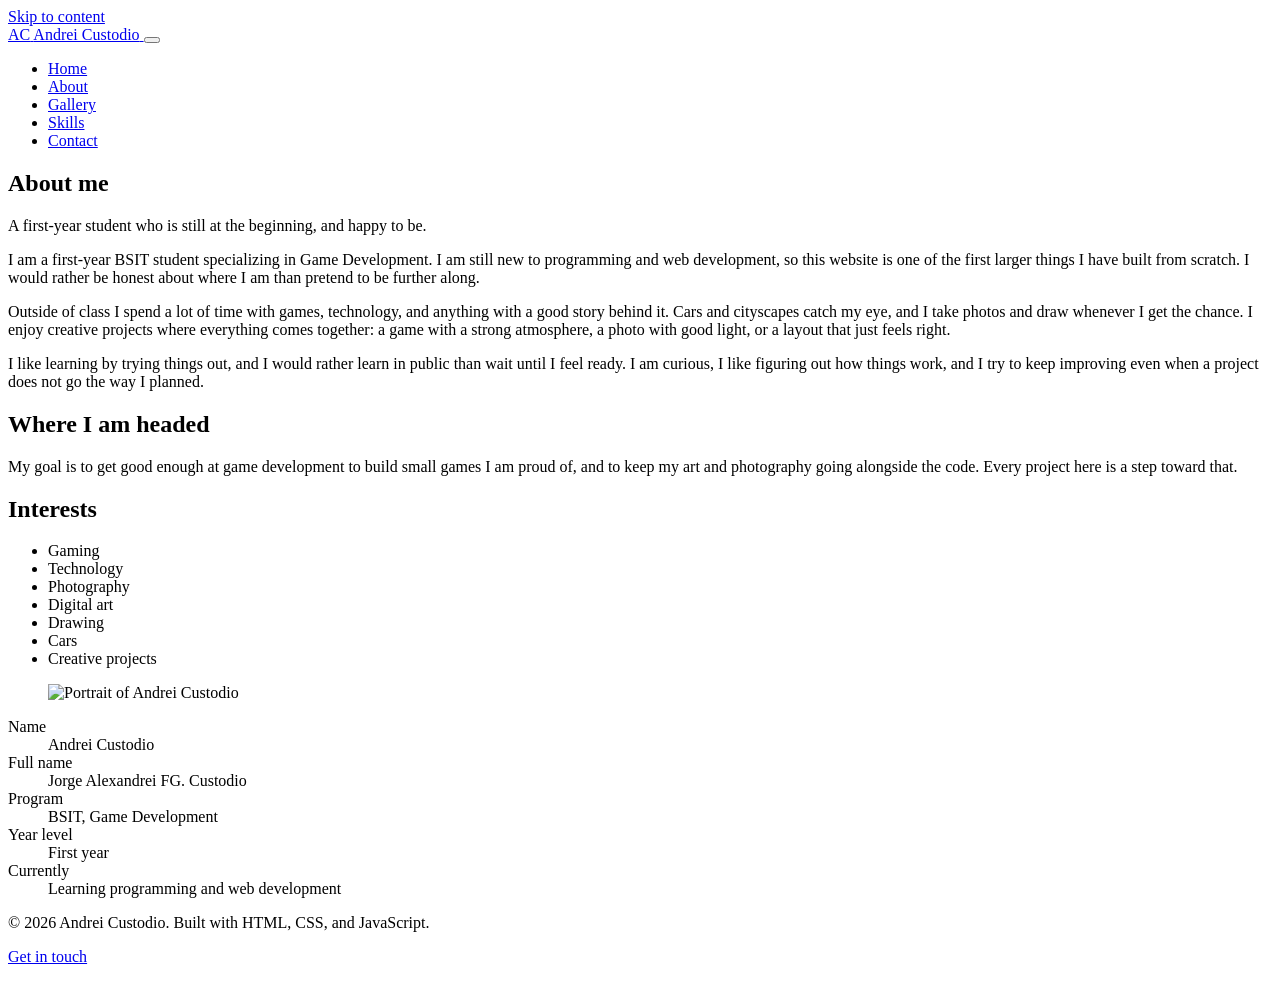
==== about.html @ eb151a93 "Add files via upload" ====
<!DOCTYPE html>
<!-- ===== ABOUT PAGE =====
     Every paragraph marked EDIT ME is a draft. Rewrite it in your own words.
     Only change the text. Keep the HTML tags around it. -->
<html lang="en">
<head>
  <meta charset="UTF-8">
  <meta name="viewport" content="width=device-width, initial-scale=1.0">
  <title>About | Andrei Custodio</title>
  <meta name="description" content="About Andrei Custodio, a first-year BSIT Game Development student.">
  <link rel="preconnect" href="https://fonts.googleapis.com">
  <link rel="preconnect" href="https://fonts.gstatic.com" crossorigin>
  <link href="https://fonts.googleapis.com/css2?family=Chakra+Petch:wght@400;500;600;700&family=Rajdhani:wght@400;500;600;700&display=swap" rel="stylesheet">
  <link rel="stylesheet" href="css/style.css">
</head>
<body>

  <a class="skip-link" href="#main">Skip to content</a>

  <!-- HEADER (same on every page) -->
  <header class="site-header">
    <div class="container header-inner">
      <a href="index.html" class="brand" aria-label="Andrei Custodio, home">
        <span class="brand-mark" aria-hidden="true">AC</span>
        <span class="brand-name">Andrei Custodio</span>
      </a>
      <button class="nav-toggle" type="button" aria-expanded="false" aria-controls="site-nav" aria-label="Toggle menu">
        <span></span><span></span><span></span>
      </button>
      <nav class="site-nav" id="site-nav" aria-label="Main navigation">
        <ul class="nav-list">
          <li><a class="nav-link" href="index.html">Home</a></li>
          <li><a class="nav-link" href="about.html">About</a></li>
          <li><a class="nav-link" href="gallery.html">Gallery</a></li>
          <li><a class="nav-link" href="skills.html">Skills</a></li>
          <li><a class="nav-link" href="contact.html">Contact</a></li>
        </ul>
      </nav>
    </div>
  </header>

  <main id="main">

    <!-- Page title -->
    <section class="page-header">
      <div class="container">
        <h1>About me</h1>
        <p>A first-year student who is still at the beginning, and happy to be.</p>
      </div>
    </section>

    <section class="section section-tight">
      <div class="container about-grid">

        <!-- LEFT: the story -->
        <div>
          <!-- EDIT ME: introduction -->
          <p>
            I am a first-year BSIT student specializing in Game Development. I am still
            new to programming and web development, so this website is one of the first
            larger things I have built from scratch. I would rather be honest about where
            I am than pretend to be further along.
          </p>

          <!-- EDIT ME: interests -->
          <p>
            Outside of class I spend a lot of time with games, technology, and anything
            with a good story behind it. Cars and cityscapes catch my eye, and I take
            photos and draw whenever I get the chance. I enjoy creative projects where
            everything comes together: a game with a strong atmosphere, a photo with good
            light, or a layout that just feels right.
          </p>

          <!-- EDIT ME: personality (this is a draft, so write it in your own words) -->
          <p>
            I like learning by trying things out, and I would rather learn in public than
            wait until I feel ready. I am curious, I like figuring out how things work, and
            I try to keep improving even when a project does not go the way I planned.
          </p>

          <!-- EDIT ME: goals -->
          <h2 class="about-heading">Where I am headed</h2>
          <p>
            My goal is to get good enough at game development to build small games I am
            proud of, and to keep my art and photography going alongside the code. Every
            project here is a step toward that.
          </p>

          <!-- Interests as tags. Add or remove items as they change. -->
          <h2 class="about-heading">Interests</h2>
          <ul class="tags">
            <li class="tag">Gaming</li>
            <li class="tag">Technology</li>
            <li class="tag">Photography</li>
            <li class="tag">Digital art</li>
            <li class="tag">Drawing</li>
            <li class="tag">Cars</li>
            <li class="tag">Creative projects</li>
          </ul>
        </div>

        <!-- RIGHT: quick facts. Edit the values to match your details. -->
        <aside class="frame" aria-label="Quick facts">
          <!-- PORTRAIT: put your photo in assets/images and change the src below to its file name.
               Until then, a placeholder shows. Keep the same class so the cyberpunk effect applies. -->
          <figure class="portrait">
            <img src="assets/images/andrei.jpg" alt="Portrait of Andrei Custodio"
                 onerror="this.onerror=null;this.src='assets/images/placeholder.svg'">
          </figure>

          <dl class="facts">
            <div>
              <dt>Name</dt>
              <dd>Andrei Custodio</dd>
            </div>
            <div>
              <dt>Full name</dt>
              <dd>Jorge Alexandrei FG. Custodio</dd>
            </div>
            <div>
              <dt>Program</dt>
              <dd>BSIT, Game Development</dd>
            </div>
            <div>
              <dt>Year level</dt>
              <dd>First year</dd>
            </div>
            <div>
              <dt>Currently</dt>
              <dd>Learning programming and web development</dd>
            </div>
          </dl>
        </aside>

      </div>
    </section>

  </main>

  <!-- FOOTER (same on every page) -->
  <footer class="site-footer">
    <div class="container footer-inner">
      <p>&copy; <span id="year">2026</span> Andrei Custodio. Built with HTML, CSS, and JavaScript.</p>
      <p><a href="contact.html">Get in touch</a></p>
    </div>
  </footer>

  <div class="toast" id="toast" role="status" aria-live="polite"></div>
  <script src="js/main.js"></script>
</body>
</html>
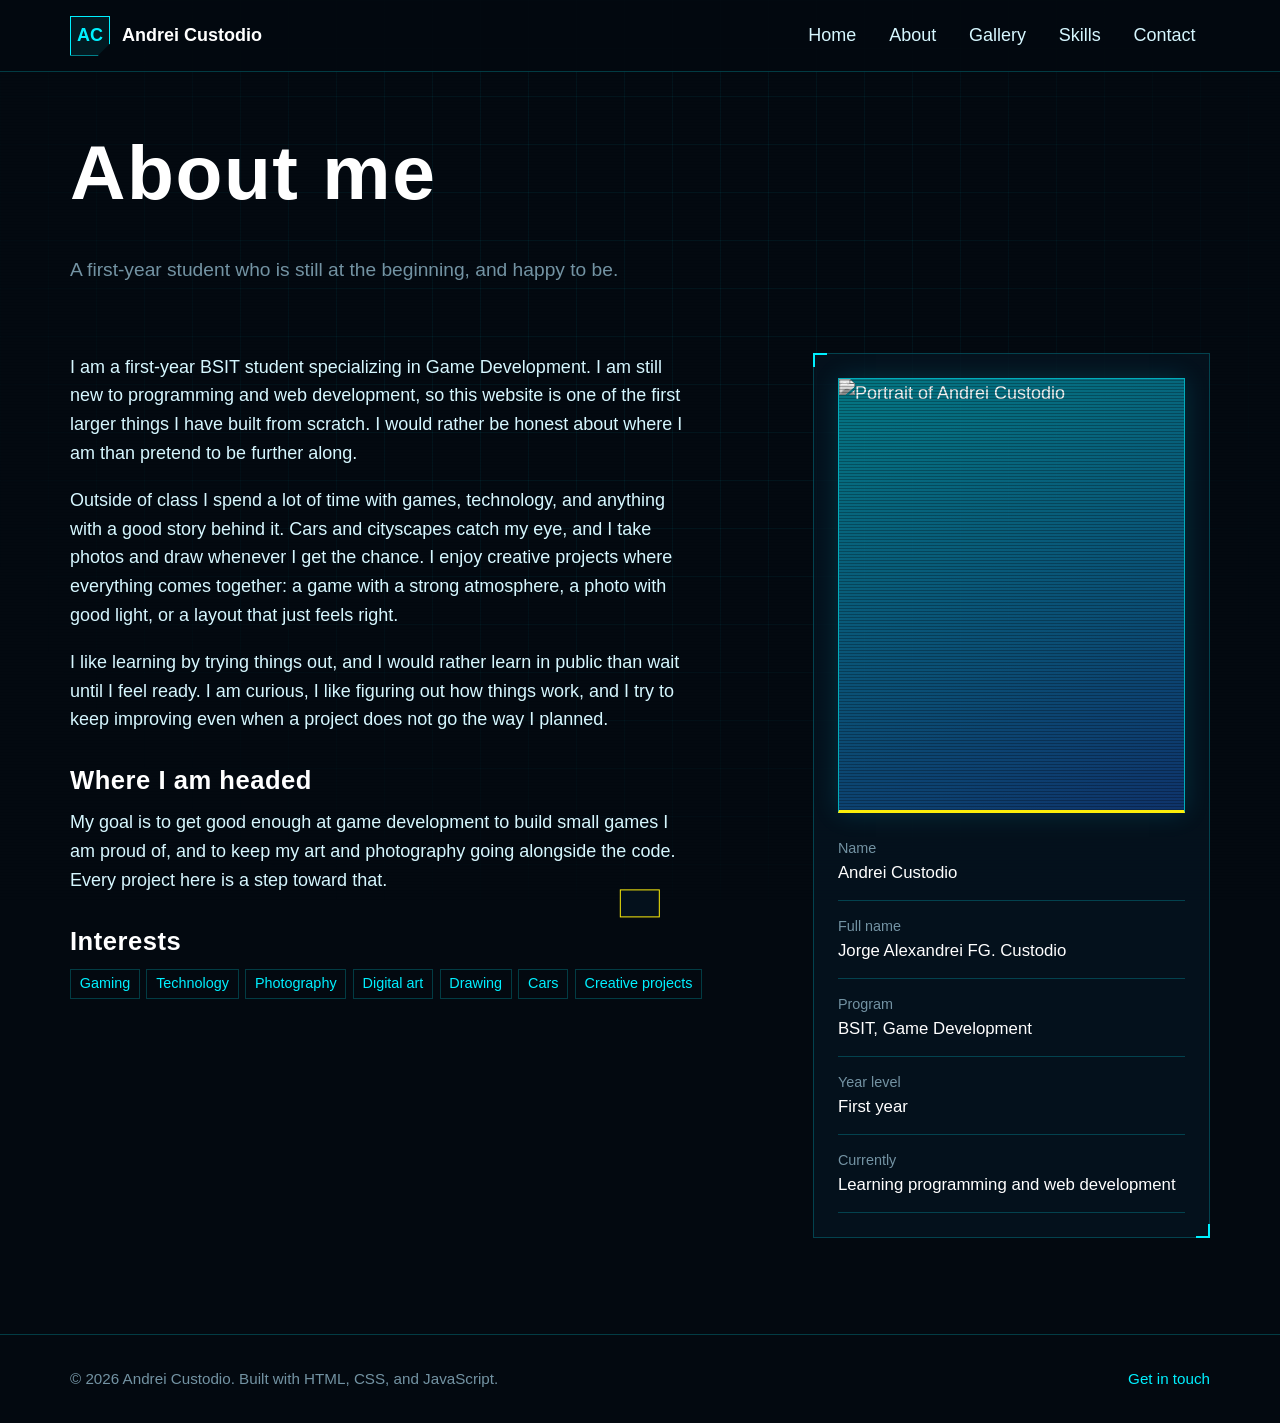
==== commit a2d6965f: "Update about.html" ====
--- a/about.html
+++ b/about.html
@@ -11,7 +11,7 @@
   <link rel="preconnect" href="https://fonts.googleapis.com">
   <link rel="preconnect" href="https://fonts.gstatic.com" crossorigin>
   <link href="https://fonts.googleapis.com/css2?family=Chakra+Petch:wght@400;500;600;700&family=Rajdhani:wght@400;500;600;700&display=swap" rel="stylesheet">
-  <link rel="stylesheet" href="css/style.css">
+  <link rel="stylesheet" href="style.css">
 </head>
 <body>
 
--- a/style.css
+++ b/style.css
@@ -0,0 +1,1219 @@
+/* =========================================================
+   style.css - the one stylesheet for the whole site.
+
+   Table of contents
+   1. Design tokens (colours and fonts - change them here)
+   2. Base styles
+   3. Background effects
+   4. Header and navigation
+   5. Buttons
+   6. Framed panels (the bracket-corner look)
+   7. Page layout helpers
+   8. Home hero
+   9. Gallery and lightbox
+   10. Skills
+   11. Contact page
+   12. Footer and toast
+   13. Animations
+   14. Responsive rules
+   ========================================================= */
+
+
+/* ---------------------------------------------------------
+   1. DESIGN TOKENS
+   Change a colour once here and it updates across the site.
+   --------------------------------------------------------- */
+:root {
+  --bg: #030910;            /* page background */
+  --bg-2: #061420;          /* slightly lighter background */
+  --panel: rgba(6, 20, 32, 0.78); /* card and panel background */
+  --cyan: #00f0ff;          /* main neon accent */
+  --blue: #1f6bff;          /* electric blue, used for glitch detail */
+  --yellow: #fcee0a;        /* subtle accent: status, focus, notes */
+  --text: #d6f7ff;         /* body text */
+  --muted: #7393a3;         /* secondary text */
+  --line: rgba(0, 240, 255, 0.22);       /* thin borders */
+  --line-strong: rgba(0, 240, 255, 0.7); /* borders on hover */
+  --danger: #ff3b5c;        /* form error text */
+
+  --font-display: 'Chakra Petch', 'Trebuchet MS', sans-serif;
+  --font-body: 'Rajdhani', 'Segoe UI', sans-serif;
+
+  --max-width: 1140px;
+  --header-h: 72px;
+}
+
+
+/* ---------------------------------------------------------
+   2. BASE STYLES
+   --------------------------------------------------------- */
+*,
+*::before,
+*::after {
+  box-sizing: border-box;
+}
+
+html {
+  scroll-behavior: smooth;
+  scroll-padding-top: calc(var(--header-h) + 16px);
+}
+
+body {
+  margin: 0;
+  min-height: 100vh;
+  background: var(--bg);
+  color: var(--text);
+  font-family: var(--font-body);
+  font-size: 1.125rem;
+  line-height: 1.6;
+  overflow-x: hidden;
+}
+
+img {
+  max-width: 100%;
+  display: block;
+}
+
+a {
+  color: var(--cyan);
+  text-decoration: none;
+  transition: color 0.2s ease, text-shadow 0.2s ease;
+}
+
+a:hover {
+  color: #fff;
+  text-shadow: 0 0 8px var(--cyan);
+}
+
+h1,
+h2,
+h3 {
+  font-family: var(--font-display);
+  color: #fff;
+  line-height: 1.15;
+  margin: 0 0 0.5em;
+  letter-spacing: 0.02em;
+}
+
+h1 {
+  font-size: clamp(2.4rem, 7vw, 4.8rem);
+  font-weight: 700;
+}
+
+h2 {
+  font-size: clamp(1.9rem, 4vw, 2.6rem);
+  font-weight: 600;
+}
+
+h3 {
+  font-size: 1.35rem;
+  font-weight: 500;
+}
+
+p {
+  margin: 0 0 1em;
+  max-width: 62ch; /* keeps lines comfortable to read */
+}
+
+ul {
+  padding-left: 1.2rem;
+}
+
+/* Keyboard users can see where they are */
+:focus-visible {
+  outline: 2px solid var(--yellow);
+  outline-offset: 3px;
+}
+
+[hidden] {
+  display: none !important;
+}
+
+.container {
+  width: min(100% - 2.5rem, var(--max-width));
+  margin-inline: auto;
+}
+
+main {
+  padding-top: var(--header-h);
+}
+
+.section {
+  padding: clamp(3.5rem, 8vw, 6rem) 0;
+}
+
+.section-head {
+  margin-bottom: 2.5rem;
+}
+
+.section-head p {
+  color: var(--muted);
+}
+
+.muted-note {
+  color: var(--muted);
+  font-size: 0.95rem;
+}
+
+.sr-only {
+  position: absolute;
+  width: 1px;
+  height: 1px;
+  padding: 0;
+  margin: -1px;
+  overflow: hidden;
+  clip: rect(0, 0, 0, 0);
+  white-space: nowrap;
+  border: 0;
+}
+
+/* "Skip to content" link - hidden until a keyboard user tabs to it */
+.skip-link {
+  position: absolute;
+  left: 1rem;
+  top: -100px;
+  z-index: 200;
+  padding: 0.5rem 1rem;
+  background: var(--yellow);
+  color: var(--bg);
+}
+
+.skip-link:focus {
+  top: 1rem;
+}
+
+
+/* ---------------------------------------------------------
+   3. BACKGROUND EFFECTS
+   A faint grid and scanlines sit behind every page.
+   --------------------------------------------------------- */
+body::before {
+  content: "";
+  position: fixed;
+  inset: 0;
+  z-index: -2;
+  background-image:
+    linear-gradient(rgba(0, 240, 255, 0.05) 1px, transparent 1px),
+    linear-gradient(90deg, rgba(0, 240, 255, 0.05) 1px, transparent 1px);
+  background-size: 48px 48px;
+  mask-image: radial-gradient(ellipse at 50% 30%, #000 30%, transparent 80%);
+}
+
+body::after {
+  content: "";
+  position: fixed;
+  inset: 0;
+  z-index: -1;
+  pointer-events: none;
+  background: repeating-linear-gradient(
+    0deg,
+    rgba(0, 0, 0, 0.18) 0 1px,
+    transparent 1px 3px
+  );
+  opacity: 0.35;
+}
+
+
+/* ---------------------------------------------------------
+   4. HEADER AND NAVIGATION
+   --------------------------------------------------------- */
+.site-header {
+  position: fixed;   /* stays at the top while scrolling */
+  top: 0;
+  left: 0;
+  right: 0;
+  height: var(--header-h);
+  z-index: 100;
+  background: rgba(3, 9, 16, 0.92);
+  border-bottom: 1px solid var(--line);
+  transition: box-shadow 0.3s ease;
+}
+
+.site-header.scrolled {
+  box-shadow: 0 6px 24px rgba(0, 240, 255, 0.12);
+}
+
+.header-inner {
+  height: 100%;
+  display: flex;
+  align-items: center;
+  justify-content: space-between;
+  gap: 1rem;
+}
+
+.brand {
+  display: flex;
+  align-items: center;
+  gap: 0.75rem;
+  color: #fff;
+  font-family: var(--font-display);
+  font-weight: 600;
+}
+
+.brand:hover {
+  color: #fff;
+}
+
+/* The "AC" badge has a clipped corner, like a data chip */
+.brand-mark {
+  width: 40px;
+  height: 40px;
+  display: grid;
+  place-items: center;
+  color: var(--cyan);
+  background: rgba(0, 240, 255, 0.08);
+  border: 1px solid var(--cyan);
+  clip-path: polygon(0 0, 100% 0, 100% 70%, 70% 100%, 0 100%);
+  font-weight: 700;
+}
+
+.site-nav {
+  display: flex;
+}
+
+.nav-list {
+  display: flex;
+  gap: 0.25rem;
+  list-style: none;
+  margin: 0;
+  padding: 0;
+}
+
+.nav-link {
+  display: block;
+  position: relative;
+  padding: 0.5rem 0.9rem;
+  color: var(--text);
+  font-family: var(--font-display);
+  font-weight: 500;
+}
+
+/* A cyan line slides in under the link on hover and on the current page */
+.nav-link::after {
+  content: "";
+  position: absolute;
+  left: 0.9rem;
+  right: 0.9rem;
+  bottom: 2px;
+  height: 2px;
+  background: var(--cyan);
+  transform: scaleX(0);
+  transform-origin: left;
+  transition: transform 0.3s ease;
+}
+
+.nav-link:hover,
+.nav-link.active {
+  color: #fff;
+  text-shadow: 0 0 8px var(--cyan);
+}
+
+.nav-link.active {
+  color: var(--cyan);
+}
+
+.nav-link:hover::after,
+.nav-link.active::after {
+  transform: scaleX(1);
+}
+
+/* Hamburger button - only shown on small screens */
+.nav-toggle {
+  display: none;
+  flex-direction: column;
+  justify-content: center;
+  gap: 5px;
+  width: 44px;
+  height: 44px;
+  padding: 0 10px;
+  background: none;
+  border: 1px solid var(--line);
+  cursor: pointer;
+}
+
+.nav-toggle span {
+  display: block;
+  height: 2px;
+  background: var(--cyan);
+  transition: transform 0.3s ease, opacity 0.3s ease;
+}
+
+/* Turns the three lines into an X when the menu is open */
+.nav-toggle[aria-expanded="true"] span:nth-child(1) {
+  transform: translateY(7px) rotate(45deg);
+}
+
+.nav-toggle[aria-expanded="true"] span:nth-child(2) {
+  opacity: 0;
+}
+
+.nav-toggle[aria-expanded="true"] span:nth-child(3) {
+  transform: translateY(-7px) rotate(-45deg);
+}
+
+
+/* ---------------------------------------------------------
+   5. BUTTONS
+   Use class="btn" for the main action and "btn btn-ghost" for a secondary one.
+   --------------------------------------------------------- */
+.btn {
+  display: inline-flex;
+  align-items: center;
+  gap: 0.5rem;
+  padding: 0.75rem 1.4rem;
+  font-family: var(--font-display);
+  font-weight: 600;
+  font-size: 1rem;
+  letter-spacing: 0.04em;
+  color: var(--bg);
+  background: var(--cyan);
+  border: 1px solid var(--cyan);
+  cursor: pointer;
+  transition: box-shadow 0.25s ease, background 0.25s ease, color 0.25s ease;
+}
+
+.btn:hover {
+  color: var(--bg);
+  background: #fff;
+  box-shadow: 0 0 18px rgba(0, 240, 255, 0.6);
+}
+
+.btn-ghost {
+  background: transparent;
+  color: var(--cyan);
+}
+
+.btn-ghost:hover {
+  color: var(--cyan);
+  background: rgba(0, 240, 255, 0.1);
+  box-shadow: 0 0 18px rgba(0, 240, 255, 0.35);
+}
+
+
+/* ---------------------------------------------------------
+   6. FRAMED PANELS
+   .frame gives a thin border with bright corner brackets.
+   Used for cards, tiles, and forms.
+   --------------------------------------------------------- */
+.frame {
+  position: relative;
+  background: var(--panel);
+  border: 1px solid var(--line);
+  padding: 1.5rem;
+  transition: border-color 0.3s ease, box-shadow 0.3s ease, transform 0.3s ease;
+}
+
+.frame::before,
+.frame::after {
+  content: "";
+  position: absolute;
+  width: 14px;
+  height: 14px;
+  border-color: var(--cyan);
+  border-style: solid;
+  transition: width 0.3s ease, height 0.3s ease;
+}
+
+.frame::before {
+  top: -1px;
+  left: -1px;
+  border-width: 2px 0 0 2px;
+}
+
+.frame::after {
+  bottom: -1px;
+  right: -1px;
+  border-width: 0 2px 2px 0;
+}
+
+/* Brackets grow and the glow appears on hover */
+.frame:hover {
+  border-color: var(--line-strong);
+  box-shadow: 0 0 24px rgba(0, 240, 255, 0.15);
+}
+
+.frame:hover::before,
+.frame:hover::after {
+  width: 28px;
+  height: 28px;
+}
+
+
+/* ---------------------------------------------------------
+   7. PAGE LAYOUT HELPERS
+   --------------------------------------------------------- */
+/* Title block at the top of the inner pages */
+.page-header {
+  padding: 3.5rem 0 2rem;
+}
+
+.page-header p {
+  color: var(--muted);
+  font-size: 1.2rem;
+}
+
+.tags {
+  display: flex;
+  flex-wrap: wrap;
+  gap: 0.4rem;
+  list-style: none;
+  margin: 0 0 1rem;
+  padding: 0;
+}
+
+.tag {
+  padding: 0.15rem 0.55rem;
+  font-size: 0.9rem;
+  color: var(--cyan);
+  border: 1px solid var(--line);
+}
+
+.status {
+  margin: 0;
+  font-family: var(--font-display);
+  font-size: 0.9rem;
+  color: var(--yellow);
+}
+
+
+/* ---------------------------------------------------------
+   8. HOME HERO
+   --------------------------------------------------------- */
+.hero {
+  min-height: calc(100vh - var(--header-h));
+  display: flex;
+  align-items: center;
+  padding: 3rem 0;
+}
+
+.hero-grid {
+  display: grid;
+  grid-template-columns: 1.15fr 0.85fr;
+  gap: 3.5rem;
+  align-items: center;
+}
+
+.status-line {
+  display: inline-flex;
+  align-items: center;
+  gap: 0.6rem;
+  margin-bottom: 1.25rem;
+  font-family: var(--font-display);
+  font-size: 0.95rem;
+  color: var(--yellow);
+}
+
+/* A small glowing dot that pulses slowly */
+.status-dot {
+  width: 8px;
+  height: 8px;
+  border-radius: 50%;
+  background: var(--yellow);
+  box-shadow: 0 0 10px var(--yellow);
+  animation: pulse 2s infinite;
+}
+
+.hero h1 {
+  white-space: nowrap;
+}
+
+.tagline {
+  margin-bottom: 1rem;
+  font-family: var(--font-display);
+  font-size: clamp(1.2rem, 2.4vw, 1.5rem);
+  color: var(--cyan);
+}
+
+.hero-actions {
+  display: flex;
+  flex-wrap: wrap;
+  gap: 1rem;
+  margin-top: 2rem;
+}
+
+/*
+  The name glitches once when the page loads.
+  Two copies of the text are shifted in blue and yellow for a moment.
+*/
+.glitch {
+  position: relative;
+  display: inline-block;
+}
+
+.glitch::before,
+.glitch::after {
+  content: attr(data-text);
+  position: absolute;
+  left: 0;
+  top: 0;
+  width: 100%;
+  height: 100%;
+  pointer-events: none;
+  opacity: 0;
+}
+
+.glitch::before {
+  color: var(--blue);
+  clip-path: inset(0 0 55% 0);
+  animation: glitch-top 0.6s steps(3) 1s 1 forwards;
+}
+
+.glitch::after {
+  color: var(--yellow);
+  clip-path: inset(55% 0 0 0);
+  animation: glitch-bottom 0.6s steps(3) 1s 1 forwards;
+}
+
+/* The hero panel holding the directory tiles */
+.hero-panel {
+  padding: 1.75rem;
+}
+
+.panel-title {
+  margin-bottom: 1.25rem;
+  font-family: var(--font-display);
+  font-size: 1rem;
+  color: var(--muted);
+}
+
+.node-grid {
+  display: grid;
+  grid-template-columns: repeat(2, 1fr);
+  gap: 0.9rem;
+}
+
+/* Each directory tile is a link to a page */
+.node {
+  display: flex;
+  flex-direction: column;
+  gap: 0.3rem;
+  min-height: 110px;
+  padding: 1.1rem 1.2rem;
+  color: var(--text);
+}
+
+.node:hover {
+  color: var(--text);
+  text-shadow: none;
+  transform: translateY(-3px);
+}
+
+.node strong {
+  font-family: var(--font-display);
+  font-size: 1.1rem;
+  font-weight: 600;
+  color: #fff;
+}
+
+.node span {
+  color: var(--muted);
+  font-size: 0.95rem;
+  line-height: 1.4;
+}
+
+.node-dot {
+  width: 6px;
+  height: 6px;
+  margin-bottom: 0.4rem;
+  background: var(--cyan);
+  box-shadow: 0 0 8px var(--cyan);
+}
+
+/* Full-width tile for the "Now" note */
+.node.wide {
+  grid-column: span 2;
+}
+
+
+/* ---------------------------------------------------------
+   ABOUT PAGE
+   --------------------------------------------------------- */
+.about-grid {
+  display: grid;
+  grid-template-columns: 1.4fr 0.8fr;
+  gap: 3rem;
+  align-items: start;
+}
+
+.facts {
+  margin: 0;
+  display: grid;
+  gap: 0.9rem;
+}
+
+.facts div {
+  padding-bottom: 0.8rem;
+  border-bottom: 1px solid var(--line);
+}
+
+.facts dt {
+  font-size: 0.9rem;
+  color: var(--muted);
+}
+
+.facts dd {
+  margin: 0;
+  color: #fff;
+  font-family: var(--font-display);
+  font-size: 1.05rem;
+}
+
+/* Sections placed right under a page title */
+.section-tight {
+  padding-top: 1rem;
+}
+
+.about-heading {
+  margin-top: 2rem;
+  font-size: 1.6rem;
+}
+
+
+/* ---------------------------------------------------------
+   9. GALLERY AND LIGHTBOX
+   --------------------------------------------------------- */
+.filter-bar {
+  display: flex;
+  flex-wrap: wrap;
+  gap: 0.6rem;
+  margin-bottom: 2rem;
+}
+
+.filter-btn {
+  padding: 0.45rem 1rem;
+  font-family: var(--font-display);
+  font-size: 0.95rem;
+  color: var(--text);
+  background: transparent;
+  border: 1px solid var(--line);
+  cursor: pointer;
+  transition: all 0.2s ease;
+}
+
+.filter-btn:hover {
+  border-color: var(--cyan);
+  color: #fff;
+  box-shadow: 0 0 12px rgba(0, 240, 255, 0.25);
+}
+
+/* aria-pressed="true" marks the active filter */
+.filter-btn[aria-pressed="true"] {
+  background: var(--cyan);
+  border-color: var(--cyan);
+  color: var(--bg);
+}
+
+.gallery-grid {
+  display: grid;
+  grid-template-columns: repeat(auto-fill, minmax(240px, 1fr));
+  grid-auto-rows: 220px;
+  gap: 1rem;
+}
+
+.gallery-item {
+  position: relative;
+  margin: 0;
+  padding: 0;
+  overflow: hidden;
+  background: var(--bg-2);
+  border: 1px solid var(--line);
+  cursor: zoom-in;
+}
+
+.gallery-item.tall {
+  grid-row: span 2;
+}
+
+.gallery-item.wide {
+  grid-column: span 2;
+}
+
+.gallery-item img {
+  width: 100%;
+  height: 100%;
+  object-fit: cover;
+  filter: saturate(0.8) brightness(0.9);
+  transition: transform 0.6s ease, filter 0.3s ease;
+}
+
+.gallery-item:hover img,
+.gallery-item:focus-visible img {
+  transform: scale(1.06);
+  filter: saturate(1.2) brightness(1);
+}
+
+/* Caption slides up from the bottom on hover */
+.gallery-caption {
+  position: absolute;
+  left: 0;
+  right: 0;
+  bottom: 0;
+  padding: 0.6rem 0.8rem;
+  background: linear-gradient(transparent, rgba(3, 9, 16, 0.95));
+  color: #fff;
+  font-family: var(--font-display);
+  font-size: 0.95rem;
+  text-align: left;
+  transform: translateY(100%);
+  transition: transform 0.3s ease;
+}
+
+.gallery-item:hover .gallery-caption,
+.gallery-item:focus-visible .gallery-caption {
+  transform: none;
+}
+
+/* Full-screen image viewer */
+.lightbox {
+  position: fixed;
+  inset: 0;
+  z-index: 150;
+  display: grid;
+  place-items: center;
+  padding: 2rem;
+  background: rgba(3, 9, 16, 0.92);
+}
+
+.lightbox-inner {
+  position: relative;
+  max-width: min(960px, 100%);
+}
+
+.lightbox img {
+  max-height: 75vh;
+  width: auto;
+  margin: 0 auto;
+  border: 1px solid var(--line-strong);
+}
+
+.lightbox-caption {
+  margin-top: 0.75rem;
+  color: var(--muted);
+  text-align: center;
+}
+
+.lightbox-close {
+  position: absolute;
+  top: -2.75rem;
+  right: 0;
+  padding: 0.35rem 0.9rem;
+  font-family: var(--font-display);
+  color: var(--cyan);
+  background: transparent;
+  border: 1px solid var(--cyan);
+  cursor: pointer;
+}
+
+.lightbox-close:hover {
+  background: rgba(0, 240, 255, 0.1);
+}
+
+
+/* ---------------------------------------------------------
+   10. SKILLS
+   --------------------------------------------------------- */
+.skill-groups {
+  display: grid;
+  gap: 2.5rem;
+}
+
+.group-title {
+  padding-bottom: 0.6rem;
+  border-bottom: 1px solid var(--line);
+}
+
+.skill-grid {
+  display: grid;
+  grid-template-columns: repeat(auto-fill, minmax(260px, 1fr));
+  gap: 1rem;
+  margin-top: 1.25rem;
+}
+
+.skill {
+  padding: 1.2rem 1.3rem;
+}
+
+.skill-top {
+  display: flex;
+  justify-content: space-between;
+  align-items: baseline;
+  gap: 1rem;
+}
+
+.skill-name {
+  margin: 0;
+  font-family: var(--font-display);
+  font-size: 1.15rem;
+  font-weight: 600;
+  color: #fff;
+}
+
+.skill-level {
+  font-size: 0.9rem;
+  color: var(--yellow);
+  text-align: right;
+}
+
+/* Three segments show the level. They are not a percentage on purpose. */
+.meter {
+  display: flex;
+  gap: 0.35rem;
+  margin: 0.8rem 0;
+}
+
+.meter span {
+  flex: 1;
+  height: 8px;
+  background: rgba(0, 240, 255, 0.12);
+  border: 1px solid var(--line);
+}
+
+.meter span.on {
+  background: var(--cyan);
+  border-color: var(--cyan);
+  box-shadow: 0 0 8px rgba(0, 240, 255, 0.6);
+}
+
+.skill-note {
+  margin: 0;
+  font-size: 1rem;
+  color: var(--muted);
+}
+
+
+/* ---------------------------------------------------------
+   11. CONTACT PAGE
+   --------------------------------------------------------- */
+.contact-grid {
+  display: grid;
+  grid-template-columns: 1.1fr 0.9fr;
+  gap: 3rem;
+  align-items: start;
+}
+
+.form {
+  position: relative; /* needed so the hidden honeypot field stays out of the way */
+  display: grid;
+  gap: 1.2rem;
+  padding: 2rem;
+}
+
+.field {
+  display: flex;
+  flex-direction: column;
+  gap: 0.4rem;
+}
+
+.field label {
+  font-family: var(--font-display);
+  font-weight: 500;
+  color: #fff;
+}
+
+.field input,
+.field textarea {
+  padding: 0.75rem 0.9rem;
+  font: inherit;
+  color: #fff;
+  background: rgba(0, 240, 255, 0.04);
+  border: 1px solid var(--line);
+  border-bottom: 2px solid var(--cyan);
+  transition: box-shadow 0.2s ease, border-color 0.2s ease;
+}
+
+.field input:focus,
+.field textarea:focus {
+  outline: none;
+  border-color: var(--cyan);
+  box-shadow: 0 0 16px rgba(0, 240, 255, 0.25);
+}
+
+.field textarea {
+  min-height: 150px;
+  resize: vertical;
+}
+
+.field.invalid input,
+.field.invalid textarea {
+  border-color: var(--danger);
+}
+
+.field-error {
+  min-height: 1em;
+  font-size: 0.95rem;
+  color: var(--danger);
+}
+
+/* Honeypot: a field only bots fill in. Moved off-screen, not hidden with display:none. */
+.hp {
+  position: absolute;
+  left: -9999px;
+}
+
+.form-status {
+  min-height: 1.5em;
+  margin: 0;
+  color: var(--yellow);
+}
+
+/* ---------------------------------------------------------
+   ABOUT PORTRAIT (cyberpunk look)
+   The photo starts as a cyan-blue duotone with scanlines.
+   Hovering over it brings back the full colour.
+   --------------------------------------------------------- */
+.portrait {
+  position: relative;
+  margin: 0 0 1.5rem;
+  overflow: hidden;
+  border: 1px solid var(--line-strong);
+  border-bottom: 3px solid var(--yellow);
+  box-shadow: 0 0 24px rgba(0, 240, 255, 0.15);
+}
+
+.portrait img {
+  display: block;
+  width: 100%;
+  aspect-ratio: 4 / 5;
+  object-fit: cover;
+  filter: grayscale(1) contrast(1.15) brightness(0.95);
+  transition: filter 0.4s ease;
+}
+
+/* Cyan-to-blue tint over the photo */
+.portrait::before {
+  content: "";
+  position: absolute;
+  inset: 0;
+  pointer-events: none;
+  background: linear-gradient(160deg, rgba(0, 240, 255, 0.45), rgba(31, 107, 255, 0.35));
+  mix-blend-mode: screen;
+}
+
+/* Fine scanlines across the photo */
+.portrait::after {
+  content: "";
+  position: absolute;
+  inset: 0;
+  pointer-events: none;
+  background: repeating-linear-gradient(0deg, rgba(0, 0, 0, 0.25) 0 1px, transparent 1px 3px);
+}
+
+.portrait:hover img {
+  filter: none;
+}
+
+
+/* ---------------------------------------------------------
+   12. FOOTER AND TOAST
+   --------------------------------------------------------- */
+.site-footer {
+  padding: 2rem 0;
+  border-top: 1px solid var(--line);
+  color: var(--muted);
+  font-size: 0.95rem;
+}
+
+.footer-inner {
+  display: flex;
+  flex-wrap: wrap;
+  justify-content: space-between;
+  gap: 1rem;
+}
+
+.footer-inner p {
+  margin: 0;
+}
+
+/* Small pop-up message at the bottom of the screen */
+.toast {
+  position: fixed;
+  left: 50%;
+  bottom: 1.5rem;
+  z-index: 300;
+  max-width: calc(100% - 2rem);
+  padding: 0.8rem 1.2rem;
+  background: var(--panel);
+  border: 1px solid var(--yellow);
+  color: var(--text);
+  transform: translate(-50%, 150%);
+  transition: transform 0.35s ease;
+}
+
+.toast.show {
+  transform: translate(-50%, 0);
+}
+
+
+/* ---------------------------------------------------------
+   13. ANIMATIONS
+   --------------------------------------------------------- */
+@keyframes pulse {
+  0%,
+  100% {
+    opacity: 1;
+  }
+  50% {
+    opacity: 0.35;
+  }
+}
+
+/* Hero content slides in one piece after another on load */
+@keyframes boot-in {
+  from {
+    opacity: 0;
+    transform: translateY(14px);
+  }
+  to {
+    opacity: 1;
+    transform: none;
+  }
+}
+
+.hero-copy > * {
+  animation: boot-in 0.6s ease both;
+}
+
+.hero-copy > *:nth-child(2) { animation-delay: 0.1s; }
+.hero-copy > *:nth-child(3) { animation-delay: 0.2s; }
+.hero-copy > *:nth-child(4) { animation-delay: 0.3s; }
+.hero-copy > *:nth-child(5) { animation-delay: 0.4s; }
+.hero-copy > *:nth-child(6) { animation-delay: 0.5s; }
+
+.hero-panel {
+  animation: boot-in 0.7s ease 0.35s both;
+}
+
+@keyframes glitch-top {
+  0% {
+    opacity: 0.8;
+    transform: translate(-4px, 0);
+  }
+  50% {
+    opacity: 0.8;
+    transform: translate(3px, -2px);
+  }
+  100% {
+    opacity: 0;
+    transform: translate(0, 0);
+  }
+}
+
+@keyframes glitch-bottom {
+  0% {
+    opacity: 0.8;
+    transform: translate(4px, 0);
+  }
+  50% {
+    opacity: 0.8;
+    transform: translate(-3px, 2px);
+  }
+  100% {
+    opacity: 0;
+    transform: translate(0, 0);
+  }
+}
+
+
+/* ---------------------------------------------------------
+   14. RESPONSIVE RULES
+   --------------------------------------------------------- */
+
+/* Tablets and small laptops */
+@media (max-width: 900px) {
+  .hero-grid,
+  .about-grid,
+  .contact-grid {
+    grid-template-columns: 1fr;
+  }
+
+  .hero h1 {
+    white-space: normal;
+  }
+
+  .gallery-grid {
+    grid-auto-rows: 200px;
+  }
+}
+
+/* Phones and tablets: the menu collapses into a hamburger */
+@media (max-width: 820px) {
+  .nav-toggle {
+    display: flex;
+  }
+
+  .site-nav {
+    display: none;
+    position: absolute;
+    top: 100%;
+    left: 0;
+    right: 0;
+    background: rgba(3, 9, 16, 0.98);
+    border-bottom: 1px solid var(--line);
+  }
+
+  .site-nav.open {
+    display: block;
+  }
+
+  .nav-list {
+    flex-direction: column;
+    gap: 0.25rem;
+    padding: 1rem 1.25rem;
+  }
+
+  .nav-link {
+    padding: 0.75rem 0.5rem;
+  }
+}
+
+/* Small phones */
+@media (max-width: 560px) {
+  body {
+    font-size: 1.05rem;
+  }
+
+  .node-grid {
+    grid-template-columns: 1fr;
+  }
+
+  .node.wide {
+    grid-column: auto;
+  }
+
+  .gallery-grid {
+    grid-auto-rows: 180px;
+  }
+
+  .gallery-item.wide {
+    grid-column: auto;
+  }
+
+  .gallery-item.tall {
+    grid-row: auto;
+  }
+
+  .form {
+    padding: 1.4rem;
+  }
+}
+
+/* People who turn off motion in their system settings get no animation */
+@media (prefers-reduced-motion: reduce) {
+  *,
+  *::before,
+  *::after {
+    animation: none !important;
+    transition: none !important;
+    scroll-behavior: auto !important;
+  }
+
+  .glitch::before,
+  .glitch::after {
+    display: none;
+  }
+
+  .hero-copy > *,
+  .hero-panel {
+    opacity: 1;
+  }
+}
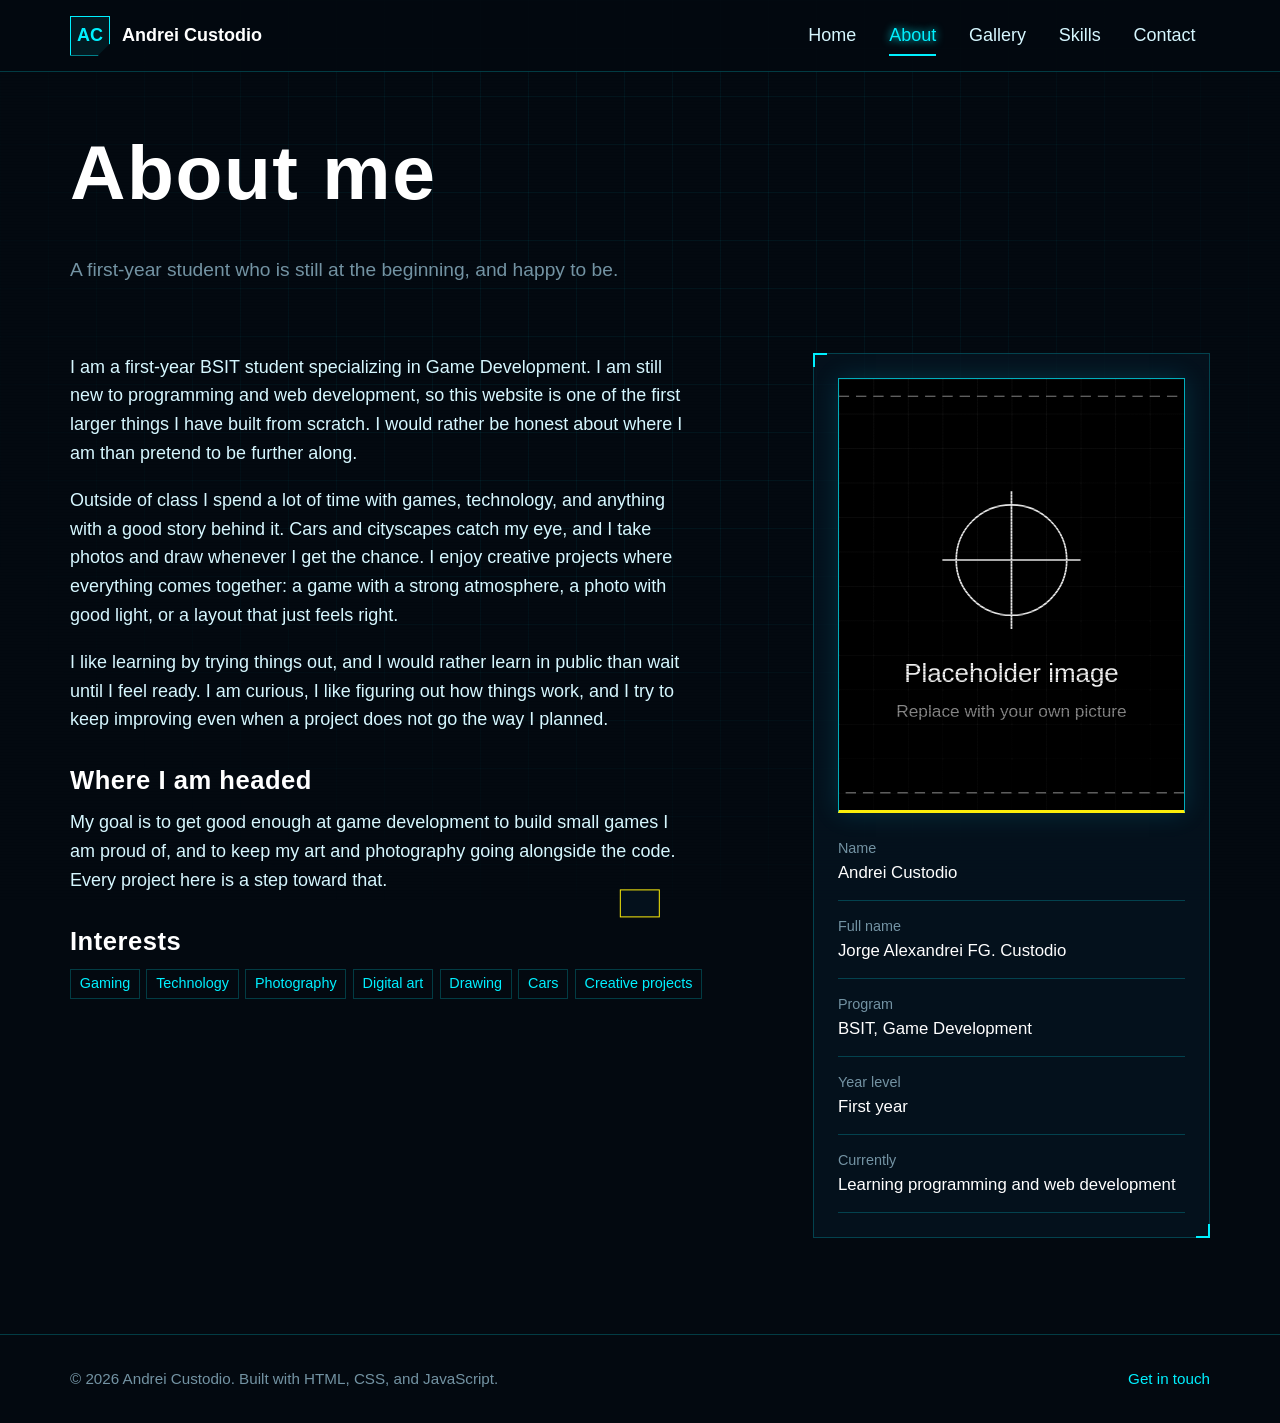
==== commit 44f2939e: "Add files via upload" ====
--- a/about.html
+++ b/about.html
@@ -104,8 +104,8 @@
           <!-- PORTRAIT: put your photo in assets/images and change the src below to its file name.
                Until then, a placeholder shows. Keep the same class so the cyberpunk effect applies. -->
           <figure class="portrait">
-            <img src="assets/images/andrei.jpg" alt="Portrait of Andrei Custodio"
-                 onerror="this.onerror=null;this.src='assets/images/placeholder.svg'">
+            <img src="andrei.jpg" alt="Portrait of Andrei Custodio"
+                 onerror="this.onerror=null;this.src='placeholder.svg'">
           </figure>
 
           <dl class="facts">
@@ -146,6 +146,6 @@
   </footer>
 
   <div class="toast" id="toast" role="status" aria-live="polite"></div>
-  <script src="js/main.js"></script>
+  <script src="main.js"></script>
 </body>
 </html>
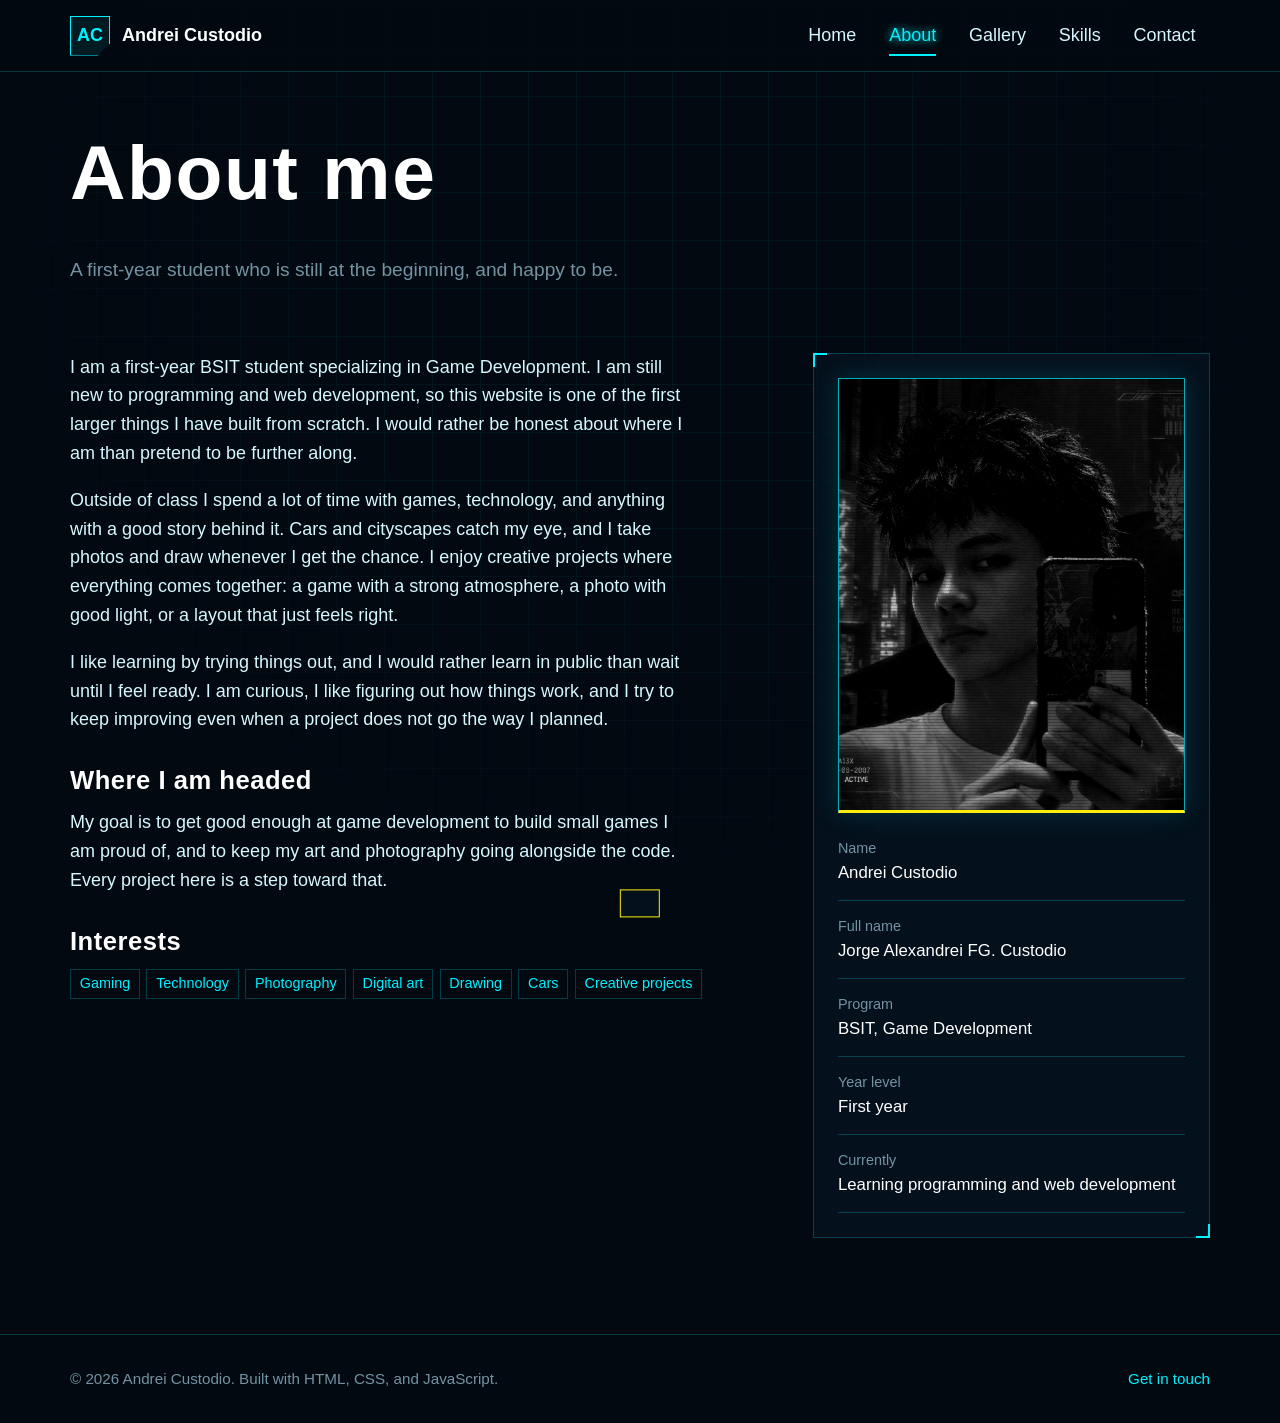
==== commit d599b086: "Fix img tag for portrait with error handling" ====
--- a/about.html
+++ b/about.html
@@ -104,7 +104,7 @@
           <!-- PORTRAIT: put your photo in assets/images and change the src below to its file name.
                Until then, a placeholder shows. Keep the same class so the cyberpunk effect applies. -->
           <figure class="portrait">
-            <img src="andrei.jpg" alt="Portrait of Andrei Custodio"
+            <img src="andrei.jpg"
                  onerror="this.onerror=null;this.src='placeholder.svg'">
           </figure>
 
